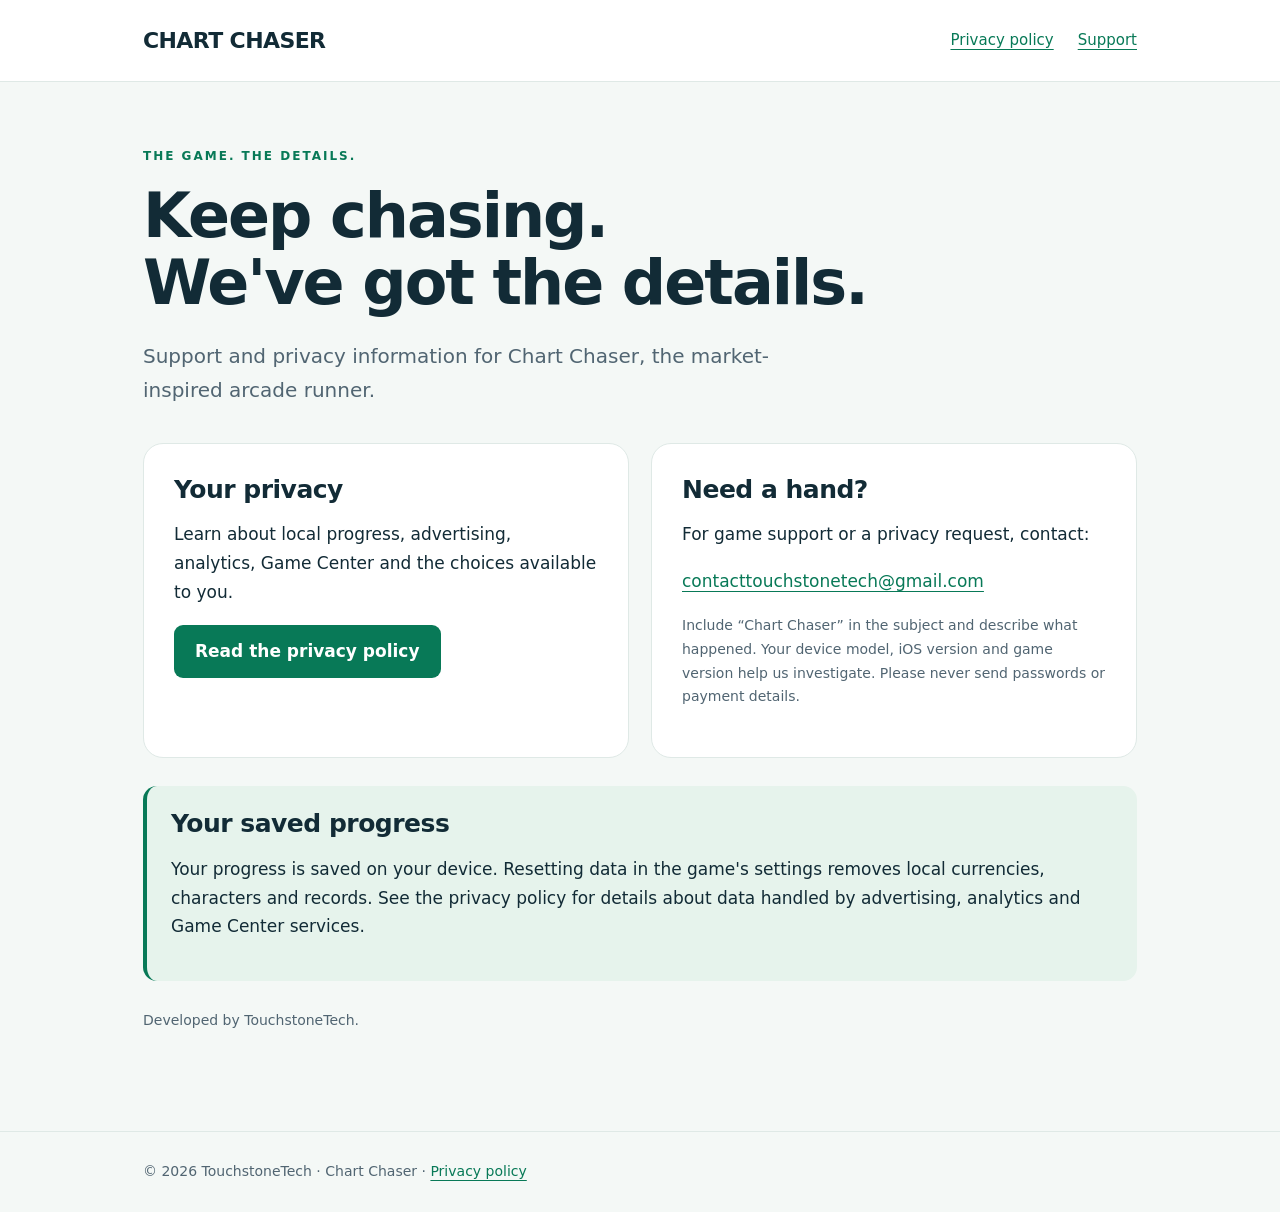
==== index.html @ fa3b369b "Publish Chart Chaser privacy and support website" ====
<!doctype html><html lang="en"><head><meta charset="utf-8"><meta name="viewport" content="width=device-width,initial-scale=1"><title>Chart Chaser · Support &amp; Privacy</title><meta name="description" content="Official support and privacy information for Chart Chaser."><link rel="stylesheet" href="styles.css"></head><body><a class="skip" href="#main">Skip to content</a><header><div class="wrap"><nav aria-label="Main navigation"><a class="brand" href="index.html">CHART CHASER</a><div class="links"><a href="privacy.html">Privacy policy</a><a href="#support">Support</a></div></nav></div></header><main id="main"><div class="wrap"><div class="eyebrow">The game. The details.</div><h1>Keep chasing.<br>We've got the details.</h1><p class="lead">Support and privacy information for Chart Chaser, the market-inspired arcade runner.</p><div class="cards"><section class="card"><h2>Your privacy</h2><p>Learn about local progress, advertising, analytics, Game Center and the choices available to you.</p><a class="button" href="privacy.html">Read the privacy policy</a></section><section class="card" id="support"><h2>Need a hand?</h2><p>For game support or a privacy request, contact:</p><p><a href="mailto:contacttouchstonetech@gmail.com">contacttouchstonetech@gmail.com</a></p><p class="meta">Include “Chart Chaser” in the subject and describe what happened. Your device model, iOS version and game version help us investigate. Please never send passwords or payment details.</p></section></div><section class="note"><h2 style="margin-top:0">Your saved progress</h2><p>Your progress is saved on your device. Resetting data in the game's settings removes local currencies, characters and records. See the privacy policy for details about data handled by advertising, analytics and Game Center services.</p></section><p class="meta">Developed by TouchstoneTech.</p></div></main><footer><div class="wrap">© 2026 TouchstoneTech · Chart Chaser · <a href="privacy.html">Privacy policy</a></div></footer></body></html>
---- styles.css ----
:root{color-scheme:light;--ink:#122b36;--muted:#516572;--green:#087957;--line:#dfe9e6;--paper:#fff;--bg:#f4f8f6}*{box-sizing:border-box}html{scroll-behavior:smooth;scroll-padding-top:2rem}body{margin:0;background:var(--bg);font:17px/1.7 system-ui,-apple-system,BlinkMacSystemFont,"Segoe UI",sans-serif;color:var(--ink)}a{color:var(--green);text-underline-offset:4px}a:hover{text-decoration-thickness:2px}a:focus-visible{outline:3px solid #e6b936;outline-offset:5px}.wrap{max-width:1050px;margin:auto;padding:0 28px}header{background:var(--paper);border-bottom:1px solid var(--line)}nav{display:flex;align-items:center;justify-content:space-between;gap:20px;padding:22px 0}.brand{text-decoration:none;font-weight:800;letter-spacing:-.6px;color:var(--ink);font-size:22px}.links{display:flex;gap:24px;flex-wrap:wrap}.links a{font-size:15px}main{padding:64px 0 80px}.eyebrow{font-size:12px;letter-spacing:2px;font-weight:750;text-transform:uppercase;color:var(--green)}h1{font-size:clamp(36px,6vw,62px);letter-spacing:-2px;line-height:1.08;margin:16px 0 22px}h2{font-size:25px;line-height:1.3;letter-spacing:-.5px;margin:40px 0 14px}h3{font-size:19px;margin:24px 0 8px}p{margin:0 0 18px}.lead{max-width:690px;font-size:20px;color:var(--muted)}.meta{font-size:14px;color:var(--muted)}.layout{display:grid;grid-template-columns:220px minmax(0,1fr);gap:50px;margin-top:42px}.toc{font-size:14px;position:sticky;top:25px;align-self:start}.toc a{display:block;margin:9px 0}.policy{padding:2px 32px 30px;background:var(--paper);border:1px solid var(--line);border-radius:20px}.note{padding:22px 24px;border-radius:14px;background:#e6f3ec;border-left:4px solid var(--green);margin:28px 0}.cards{display:grid;grid-template-columns:1fr 1fr;gap:22px;margin-top:36px}.card{padding:30px;border:1px solid var(--line);border-radius:20px;background:var(--paper)}.card h2{margin-top:0}.button{display:inline-block;background:var(--green);color:white;text-decoration:none;padding:12px 21px;border-radius:9px;font-weight:650}li{margin-bottom:10px}footer{padding:28px 0;border-top:1px solid var(--line);color:var(--muted);font-size:14px}.skip{position:absolute;left:-9999px}.skip:focus{left:15px;top:10px;z-index:10;background:white;padding:12px}table{width:100%;border-collapse:collapse;font-size:15px}th,td{text-align:left;padding:15px 10px;border-bottom:1px solid var(--line);vertical-align:top}th{background:#f4f8f6}code{font-size:.9em}@media(max-width:740px){.layout{grid-template-columns:1fr;gap:20px}.toc{position:static;padding:18px 22px;background:#eaf1ed;border-radius:14px}.toc a{display:inline-block;margin:5px 15px 5px 0}.policy{padding:0 22px 25px}.wrap{padding:0 20px}main{padding-top:38px}.cards{grid-template-columns:1fr}nav{align-items:flex-start;flex-direction:column;gap:8px}.links{gap:20px}h1{letter-spacing:-1px}}@media(prefers-reduced-motion:reduce){html{scroll-behavior:auto}}@media print{header,.toc,.skip,footer{display:none}.layout{display:block}.policy{border:0;padding:0}body{background:white;font-size:11pt}main{padding:0}h1{font-size:26pt}h2{break-after:avoid}a{color:inherit}}

a { overflow-wrap: anywhere; }
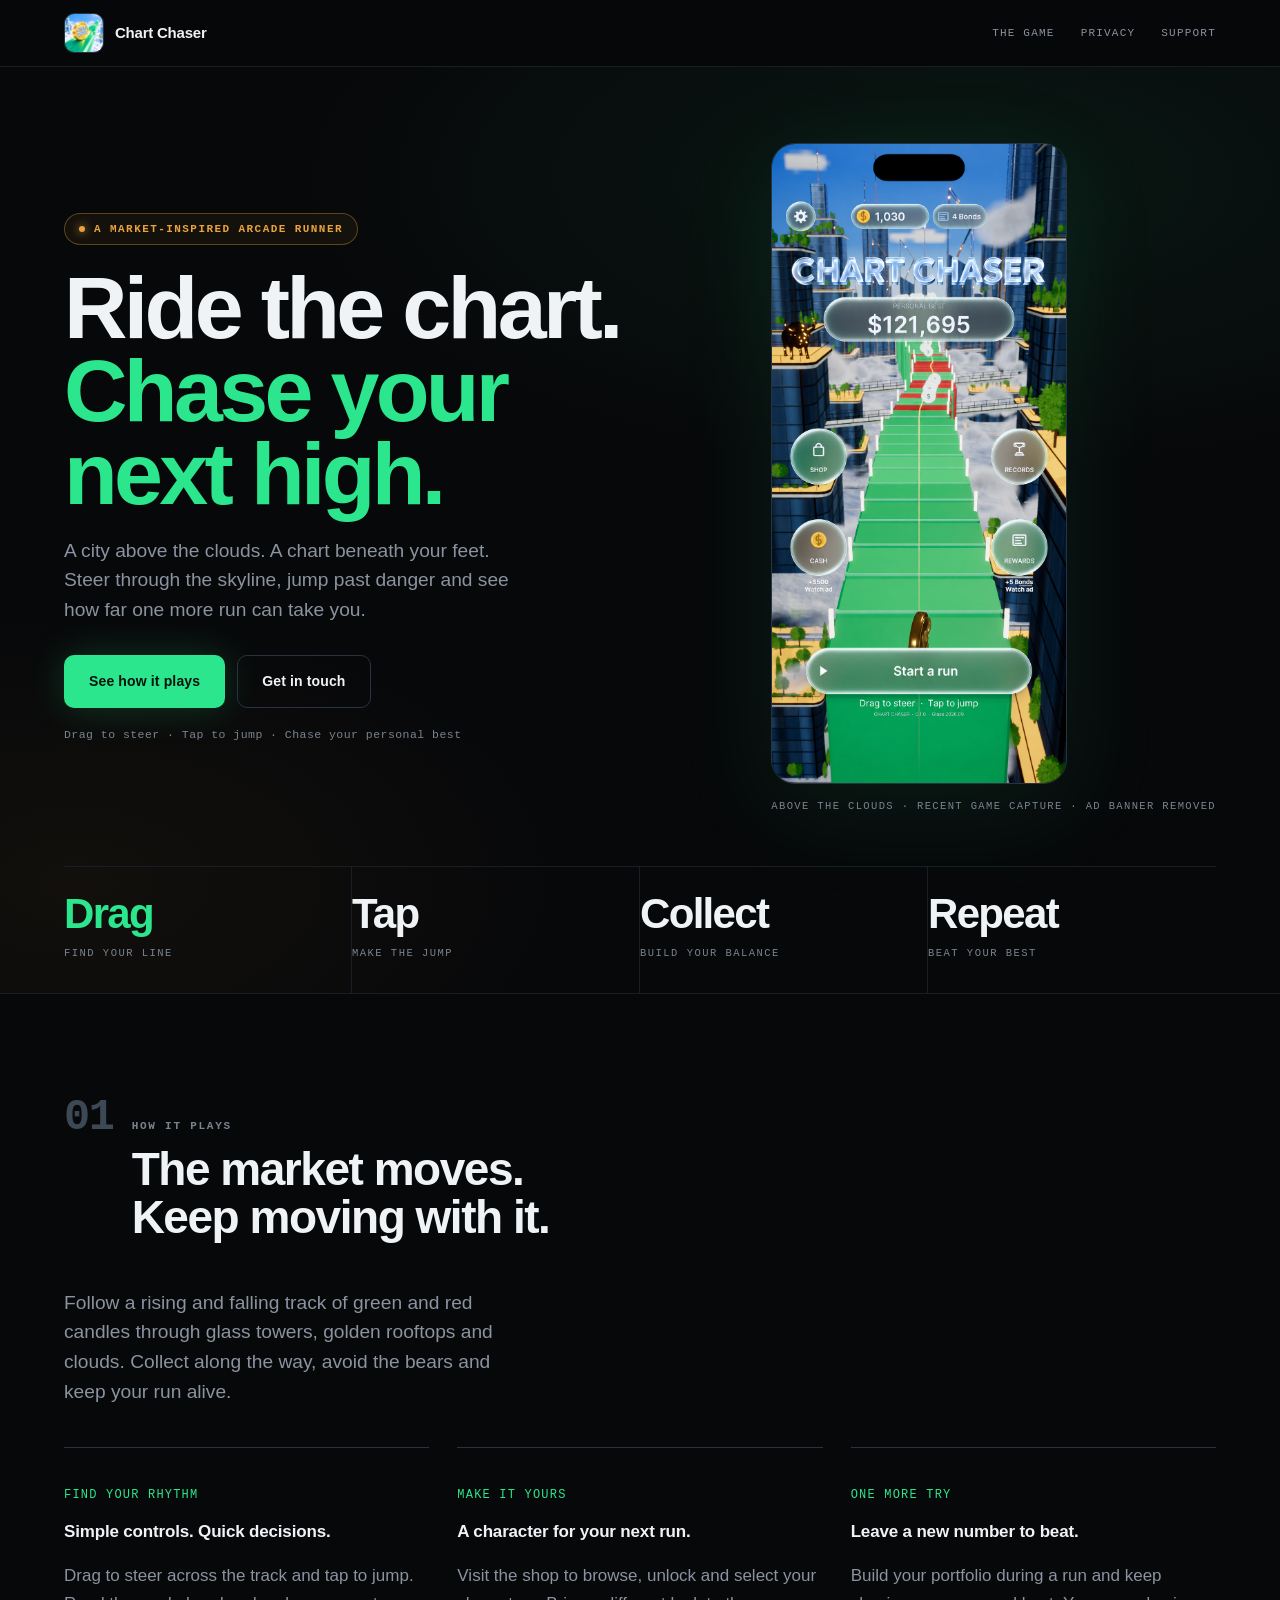
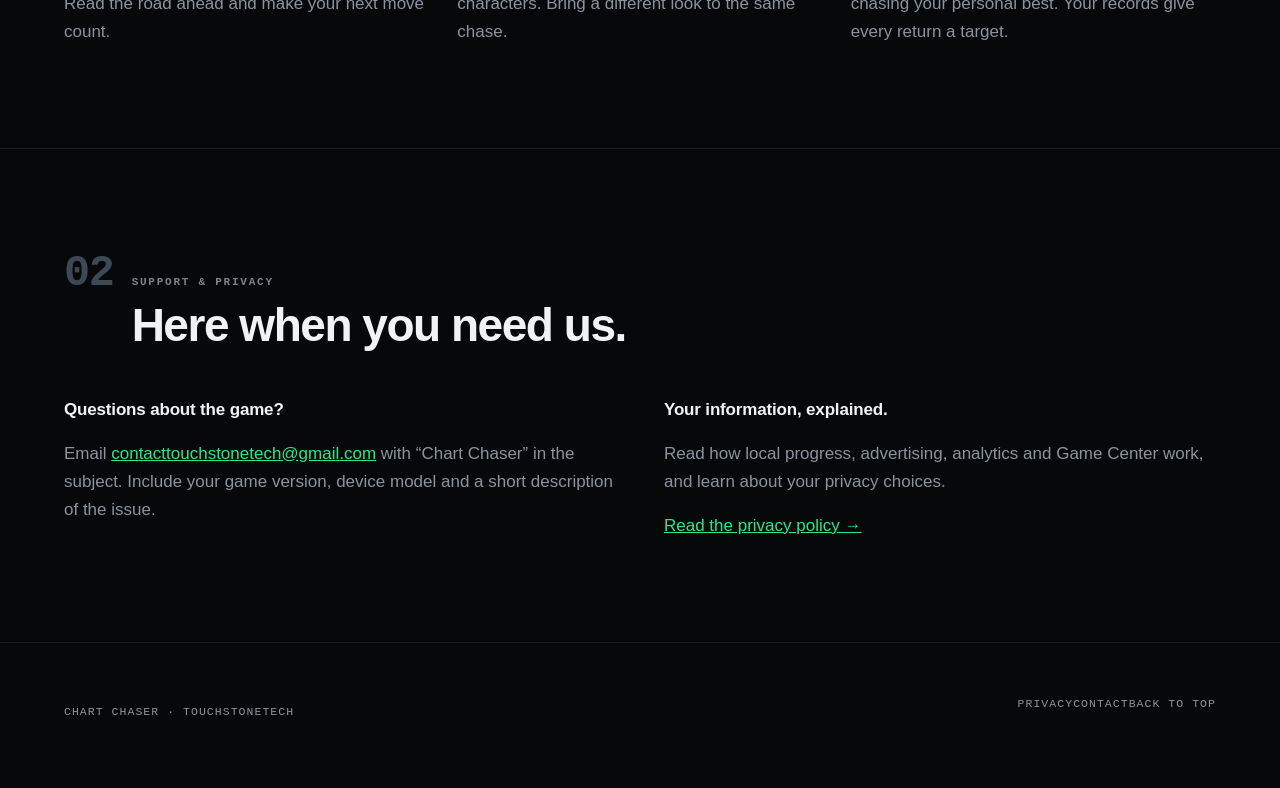
==== commit 70780cdd: "Expand game homepage with dark design and cleaned game screenshot" ====
--- a/index.html
+++ b/index.html
@@ -1 +1,7 @@
-<!doctype html><html lang="en"><head><meta charset="utf-8"><meta name="viewport" content="width=device-width,initial-scale=1"><title>Chart Chaser · Support &amp; Privacy</title><meta name="description" content="Official support and privacy information for Chart Chaser."><link rel="stylesheet" href="styles.css"></head><body><a class="skip" href="#main">Skip to content</a><header><div class="wrap"><nav aria-label="Main navigation"><a class="brand" href="index.html">CHART CHASER</a><div class="links"><a href="privacy.html">Privacy policy</a><a href="#support">Support</a></div></nav></div></header><main id="main"><div class="wrap"><div class="eyebrow">The game. The details.</div><h1>Keep chasing.<br>We've got the details.</h1><p class="lead">Support and privacy information for Chart Chaser, the market-inspired arcade runner.</p><div class="cards"><section class="card"><h2>Your privacy</h2><p>Learn about local progress, advertising, analytics, Game Center and the choices available to you.</p><a class="button" href="privacy.html">Read the privacy policy</a></section><section class="card" id="support"><h2>Need a hand?</h2><p>For game support or a privacy request, contact:</p><p><a href="mailto:contacttouchstonetech@gmail.com">contacttouchstonetech@gmail.com</a></p><p class="meta">Include “Chart Chaser” in the subject and describe what happened. Your device model, iOS version and game version help us investigate. Please never send passwords or payment details.</p></section></div><section class="note"><h2 style="margin-top:0">Your saved progress</h2><p>Your progress is saved on your device. Resetting data in the game's settings removes local currencies, characters and records. See the privacy policy for details about data handled by advertising, analytics and Game Center services.</p></section><p class="meta">Developed by TouchstoneTech.</p></div></main><footer><div class="wrap">© 2026 TouchstoneTech · Chart Chaser · <a href="privacy.html">Privacy policy</a></div></footer></body></html>
+<!doctype html>
+<html lang="en"><head><meta charset="utf-8"><meta name="viewport" content="width=device-width,initial-scale=1"><title>Chart Chaser · Chase your next high</title><meta name="description" content="An arcade runner above the clouds. Drag to steer, tap to jump, dodge bears and chase your personal best in Chart Chaser."><meta property="og:title" content="Chart Chaser"><meta property="og:description" content="Ride the chart. Chase your next high."><meta property="og:image" content="https://touchstonetech.github.io/ChartChaser/app-icon.png"><link rel="icon" href="app-icon.png"><link rel="apple-touch-icon" href="app-icon.png"><link rel="stylesheet" href="home.css"></head><body>
+<a class="skip" href="#play">Skip to content</a><header class="masthead"><div class="wrap"><a class="brand" href="#top"><img src="app-icon.png" width="40" height="40" alt=""><b>Chart Chaser</b></a><nav aria-label="Main navigation"><a href="#play">The game</a><a href="privacy.html">Privacy</a><a href="#support">Support</a></nav></div></header>
+<main><section class="hero" id="top"><div class="wrap"><div class="hero-grid"><div><span class="status"><i></i>A market-inspired arcade runner</span><h1>Ride the chart.<br><em>Chase your<br>next high.</em></h1><p class="lede">A city above the clouds. A chart beneath your feet. Steer through the skyline, jump past danger and see how far one more run can take you.</p><div class="cta"><a class="btn btn-primary" href="#play">See how it plays</a><a class="btn btn-ghost" href="#support">Get in touch</a></div><p class="note">Drag to steer · Tap to jump · Chase your personal best</p></div><figure><div class="phone"><img src="game-screen.png" width="851" height="1850" fetchpriority="high" alt="Recent Chart Chaser home screen showing its silver title, green chart track, city skyline, character shop and personal best."></div><figcaption>Above the clouds · Recent game capture · Ad banner removed</figcaption></figure></div><div class="figures"><div class="fig"><b class="g">Drag</b><span>Find your line</span></div><div class="fig"><b>Tap</b><span>Make the jump</span></div><div class="fig"><b>Collect</b><span>Build your balance</span></div><div class="fig"><b>Repeat</b><span>Beat your best</span></div></div></section>
+<section class="section" id="play"><div class="wrap"><div class="head"><span class="chapter">01</span><div class="head-text"><span class="eyebrow">How it plays</span><h2>The market moves.<br>Keep moving with it.</h2></div></div><p class="lede">Follow a rising and falling track of green and red candles through glass towers, golden rooftops and clouds. Collect along the way, avoid the bears and keep your run alive.</p><div class="feature-grid" style="margin-top:40px"><article><p class="label">FIND YOUR RHYTHM</p><h3>Simple controls. Quick decisions.</h3><p>Drag to steer across the track and tap to jump. Read the road ahead and make your next move count.</p></article><article><p class="label">MAKE IT YOURS</p><h3>A character for your next run.</h3><p>Visit the shop to browse, unlock and select your characters. Bring a different look to the same chase.</p></article><article><p class="label">ONE MORE TRY</p><h3>Leave a new number to beat.</h3><p>Build your portfolio during a run and keep chasing your personal best. Your records give every return a target.</p></article></div></div></section>
+<section class="section" id="support"><div class="wrap"><div class="head"><span class="chapter">02</span><div class="head-text"><span class="eyebrow">Support &amp; privacy</span><h2>Here when you need us.</h2></div></div><div class="support-grid"><div><h3>Questions about the game?</h3><p>Email <a href="mailto:contacttouchstonetech@gmail.com">contacttouchstonetech@gmail.com</a> with “Chart Chaser” in the subject. Include your game version, device model and a short description of the issue.</p></div><div><h3>Your information, explained.</h3><p>Read how local progress, advertising, analytics and Game Center work, and learn about your privacy choices.</p><p><a href="privacy.html">Read the privacy policy →</a></p></div></div></div></section></main>
+<footer><div class="wrap"><p>CHART CHASER · TOUCHSTONETECH</p><nav aria-label="Footer"><a href="privacy.html">Privacy</a><a href="mailto:contacttouchstonetech@gmail.com">Contact</a><a href="#top">Back to top</a></nav></div></footer></body></html>
--- a/home.css
+++ b/home.css
@@ -0,0 +1,671 @@
+
+/* ==================================================================
+   Bull Run — a trading terminal at night.
+   Near-black ground, one green that pays, one red that costs, and
+   sodium light off the 1987 street. Dark by decision: every colour
+   is painted explicitly, so there is no light-mode half-state.
+   ================================================================== */
+
+:root {
+  --ink:       #07080A;
+  --ink-2:     #0B0E12;
+  --ink-3:     #10141A;
+  --line:      #191E26;
+  --line-2:    #29323E;
+
+  --green:     #2BE68C;
+  --green-dim: #0E7A4A;
+  --green-lbl: #28C077;
+  --green-ink: #04140C;
+  --gold:      #E8A33C;
+  --red:       #FF4E5B;
+
+  --text:      #F0F3F6;
+  --mute:      #8A939F;
+  --faint:     #79838F;
+
+  --display: "Archivo", "Helvetica Neue", Arial, sans-serif;
+  --mono: "IBM Plex Mono", ui-monospace, SFMono-Regular, Menlo, monospace;
+
+  --maxw: 1200px;
+  --pad: 24px;
+  color-scheme: dark;
+}
+
+* { box-sizing: border-box; }
+
+html { scroll-behavior: smooth; }
+
+body {
+  margin: 0;
+  background: var(--ink);
+  color: var(--text);
+  font-family: var(--display);
+  font-size: 17px;
+  line-height: 1.65;
+  -webkit-font-smoothing: antialiased;
+  -moz-osx-font-smoothing: grayscale;
+  overflow-x: hidden;
+}
+
+img { display: block; max-width: 100%; height: auto; }
+a { color: inherit; }
+strong { color: var(--text); font-weight: 700; }
+
+:focus-visible {
+  outline: 2px solid var(--green);
+  outline-offset: 3px;
+  border-radius: 3px;
+}
+
+.wrap {
+  width: 100%;
+  max-width: var(--maxw);
+  margin: 0 auto;
+  padding: 0 var(--pad);
+}
+
+.skip {
+  position: absolute;
+  left: -9999px;
+  top: 0;
+  background: var(--green);
+  color: var(--green-ink);
+  padding: 12px 18px;
+  font-weight: 800;
+  z-index: 100;
+}
+.skip:focus { left: 12px; top: 12px; }
+
+/* --- shared type ------------------------------------------------- */
+
+.eyebrow {
+  font-family: var(--mono);
+  font-size: 11px;
+  font-weight: 600;
+  letter-spacing: 0.16em;
+  text-transform: uppercase;
+  color: var(--faint);
+  margin: 0;
+}
+
+h2 {
+  font-size: clamp(29px, 3.6vw, 46px);
+  font-weight: 900;
+  line-height: 1.04;
+  letter-spacing: -0.032em;
+  text-wrap: balance;
+  margin: 14px 0 0;
+}
+
+h3 {
+  font-size: 17px;
+  font-weight: 800;
+  letter-spacing: -0.01em;
+  margin: 0 0 8px;
+}
+
+p { margin: 16px 0 0; color: var(--mute); }
+p.tight { margin-top: 10px; }
+
+/* --- masthead ---------------------------------------------------- */
+
+.masthead {
+  position: sticky;
+  top: 0;
+  z-index: 50;
+  background: rgba(7, 8, 10, 0.82);
+  backdrop-filter: blur(14px);
+  -webkit-backdrop-filter: blur(14px);
+  border-bottom: 1px solid var(--line);
+}
+
+.masthead .wrap {
+  display: flex;
+  align-items: center;
+  justify-content: space-between;
+  gap: 20px;
+  height: 66px;
+}
+
+.brand {
+  display: flex;
+  align-items: center;
+  gap: 11px;
+  text-decoration: none;
+  flex: none;
+}
+
+.brand img {
+  width: 30px;
+  height: 30px;
+  border-radius: 8px;
+  border: 1px solid var(--line-2);
+}
+
+.brand b {
+  font-weight: 800;
+  font-size: 15px;
+  letter-spacing: -0.015em;
+  white-space: nowrap;
+}
+
+.masthead nav {
+  display: flex;
+  gap: 26px;
+  font-family: var(--mono);
+  font-size: 11px;
+  font-weight: 500;
+  letter-spacing: 0.11em;
+  text-transform: uppercase;
+}
+
+.masthead nav a {
+  color: var(--mute);
+  text-decoration: none;
+  transition: color .15s ease;
+  white-space: nowrap;
+}
+.masthead nav a:hover { color: var(--green); }
+
+/* --- hero -------------------------------------------------------- */
+
+.hero {
+  border-bottom: 1px solid var(--line);
+  background:
+    radial-gradient(1100px 480px at 76% 12%, rgba(43, 230, 140, .07), transparent 62%),
+    radial-gradient(760px 420px at 6% 88%, rgba(232, 163, 60, .05), transparent 66%);
+}
+
+.hero-grid {
+  display: grid;
+  grid-template-columns: minmax(0, 1fr) auto;
+  gap: clamp(32px, 5vw, 76px);
+  align-items: center;
+  padding: clamp(44px, 6vw, 76px) 0 clamp(34px, 4vw, 52px);
+}
+
+.status {
+  display: inline-flex;
+  align-items: center;
+  gap: 9px;
+  font-family: var(--mono);
+  font-size: 11px;
+  font-weight: 600;
+  letter-spacing: 0.13em;
+  text-transform: uppercase;
+  color: var(--gold);
+  border: 1px solid rgba(232, 163, 60, .34);
+  background: rgba(232, 163, 60, .06);
+  border-radius: 999px;
+  padding: 6px 14px;
+}
+
+.status i {
+  width: 6px;
+  height: 6px;
+  border-radius: 50%;
+  background: var(--gold);
+  box-shadow: 0 0 10px var(--gold);
+  flex: none;
+}
+
+h1 {
+  font-size: clamp(42px, 6.4vw, 84px);
+  font-weight: 900;
+  line-height: 0.94;
+  letter-spacing: -0.042em;
+  text-wrap: balance;
+  margin: 22px 0 0;
+}
+
+h1 em {
+  font-style: normal;
+  color: var(--green);
+}
+
+.lede {
+  font-size: clamp(17px, 1.5vw, 20px);
+  line-height: 1.55;
+  color: var(--mute);
+  max-width: 44ch;
+  margin: 20px 0 0;
+}
+
+.cta {
+  display: flex;
+  flex-wrap: wrap;
+  gap: 12px;
+  margin-top: 30px;
+}
+
+.btn {
+  display: inline-flex;
+  align-items: center;
+  gap: 9px;
+  font-family: var(--display);
+  font-size: 14px;
+  font-weight: 800;
+  letter-spacing: 0.01em;
+  text-decoration: none;
+  padding: 14px 24px;
+  border-radius: 10px;
+  border: 1px solid transparent;
+  transition: transform .12s ease, background .15s ease, border-color .15s ease;
+}
+
+.btn-primary {
+  background: var(--green);
+  color: var(--green-ink);
+  box-shadow: 0 0 38px rgba(43, 230, 140, .2);
+}
+.btn-primary:hover { transform: translateY(-1px); background: #46F19E; }
+
+.btn-ghost {
+  border-color: var(--line-2);
+  color: var(--text);
+}
+.btn-ghost:hover { border-color: var(--mute); background: var(--ink-3); }
+
+.note {
+  font-family: var(--mono);
+  font-size: 11.5px;
+  letter-spacing: 0.04em;
+  color: var(--faint);
+  margin-top: 18px;
+}
+
+/* the phone: never rendered above its native 294px, so it stays sharp */
+.hero figure { margin: 0; flex: none; }
+
+.phone {
+  border: 1px solid var(--line-2);
+  border-radius: 24px;
+  overflow: hidden;
+  background: #000;
+  box-shadow: 0 30px 70px rgba(0, 0, 0, .66), 0 0 0 6px rgba(255,255,255,.015);
+  width: fit-content;
+}
+
+.phone img {
+  width: auto;
+  height: clamp(360px, 54vh, 540px);
+  max-width: 294px;
+  object-fit: contain;
+}
+
+figcaption {
+  font-family: var(--mono);
+  font-size: 10.5px;
+  font-weight: 500;
+  letter-spacing: 0.13em;
+  text-transform: uppercase;
+  color: var(--faint);
+  text-align: center;
+  margin-top: 14px;
+}
+
+/* --- the numbers band -------------------------------------------- */
+
+.figures {
+  display: grid;
+  grid-template-columns: repeat(4, 1fr);
+  border-top: 1px solid var(--line);
+}
+
+.fig {
+  padding: 26px 0 30px;
+  border-right: 1px solid var(--line);
+  padding-right: 20px;
+}
+.fig:last-child { border-right: 0; }
+
+.fig b {
+  display: block;
+  font-size: clamp(30px, 3.4vw, 42px);
+  font-weight: 900;
+  line-height: 1;
+  letter-spacing: -0.04em;
+}
+.fig .g { color: var(--green); }
+
+.fig span {
+  display: block;
+  font-family: var(--mono);
+  font-size: 10.5px;
+  font-weight: 500;
+  letter-spacing: 0.14em;
+  text-transform: uppercase;
+  color: var(--faint);
+  margin-top: 10px;
+}
+
+/* --- ticker tape -------------------------------------------------- */
+
+.tape {
+  border-bottom: 1px solid var(--line);
+  background: var(--ink-2);
+  overflow: hidden;
+  padding: 13px 0;
+}
+
+.tape-track {
+  display: flex;
+  gap: 44px;
+  width: max-content;
+  animation: slide 46s linear infinite;
+  font-family: var(--mono);
+  font-size: 11.5px;
+  font-weight: 500;
+  letter-spacing: 0.13em;
+  text-transform: uppercase;
+  color: var(--faint);
+  white-space: nowrap;
+}
+
+.tape-track b { color: var(--green); font-weight: 700; }
+.tape-track u { color: var(--gold); text-decoration: none; }
+.tape-track s { color: var(--red); text-decoration: none; }
+
+@keyframes slide {
+  from { transform: translateX(0); }
+  to   { transform: translateX(-50%); }
+}
+
+/* --- sections ----------------------------------------------------- */
+
+.section {
+  padding: clamp(60px, 8vw, 104px) 0;
+  border-bottom: 1px solid var(--line);
+}
+
+.head {
+  display: flex;
+  align-items: baseline;
+  gap: 18px;
+  margin-bottom: clamp(30px, 4vw, 46px);
+}
+
+.chapter {
+  font-family: var(--mono);
+  font-size: clamp(30px, 3.4vw, 44px);
+  font-weight: 700;
+  line-height: 1;
+  color: #3D4855;
+  letter-spacing: -0.03em;
+  flex: none;
+}
+
+.head-text { min-width: 0; }
+.head-text h2 { margin-top: 8px; }
+
+.prose { max-width: 62ch; }
+
+/* --- beats -------------------------------------------------------- */
+
+.beats {
+  display: grid;
+  grid-template-columns: repeat(3, 1fr);
+  gap: 18px;
+  margin-top: 42px;
+}
+
+.beat {
+  border: 1px solid var(--line);
+  border-radius: 14px;
+  background: linear-gradient(180deg, var(--ink-3), var(--ink-2));
+  padding: 24px 22px 26px;
+}
+
+.beat p { font-size: 15.5px; margin-top: 0; }
+
+.beat .k {
+  font-family: var(--mono);
+  font-size: 10.5px;
+  font-weight: 600;
+  letter-spacing: 0.14em;
+  text-transform: uppercase;
+  color: var(--green-lbl);
+  display: block;
+  margin-bottom: 12px;
+}
+
+/* --- floors ------------------------------------------------------- */
+
+.floors {
+  display: grid;
+  grid-template-columns: repeat(2, 1fr);
+  gap: 16px;
+  margin-top: 8px;
+}
+
+.floor {
+  position: relative;
+  border: 1px solid var(--line);
+  border-radius: 14px;
+  background: var(--ink-2);
+  padding: 24px 24px 26px 28px;
+  overflow: hidden;
+}
+
+.floor::before {
+  content: "";
+  position: absolute;
+  left: 0; top: 0; bottom: 0;
+  width: 3px;
+  background: var(--c, var(--line-2));
+}
+
+.floor-top {
+  display: flex;
+  align-items: flex-start;
+  justify-content: space-between;
+  gap: 16px;
+}
+
+.floor h3 {
+  font-family: var(--mono);
+  font-size: 14px;
+  font-weight: 700;
+  letter-spacing: 0.1em;
+  margin: 0;
+}
+
+.pays {
+  font-family: var(--mono);
+  font-size: 19px;
+  font-weight: 700;
+  letter-spacing: -0.02em;
+  color: var(--c, var(--text));
+  flex: none;
+}
+
+.tag {
+  display: inline-block;
+  font-family: var(--mono);
+  font-size: 9.5px;
+  font-weight: 600;
+  letter-spacing: 0.13em;
+  text-transform: uppercase;
+  border: 1px solid var(--line-2);
+  border-radius: 999px;
+  padding: 3px 9px;
+  color: var(--faint);
+  margin-top: 11px;
+}
+
+.floor p { font-size: 15.5px; margin-top: 14px; }
+
+/* --- split (text + phone) ------------------------------------------ */
+
+.split {
+  display: grid;
+  grid-template-columns: minmax(0, 1fr) auto;
+  gap: clamp(32px, 5vw, 68px);
+  align-items: center;
+}
+
+.split.flip { grid-template-columns: auto minmax(0, 1fr); }
+.split.flip > figure { order: -1; }
+
+.split .phone img { height: clamp(340px, 46vh, 470px); }
+
+/* --- rarity ladder -------------------------------------------------- */
+
+.ladder {
+  list-style: none;
+  margin: 30px 0 0;
+  padding: 0;
+  display: grid;
+  gap: 9px;
+  max-width: 420px;
+}
+
+.ladder li {
+  display: grid;
+  grid-template-columns: 22px 90px 1fr;
+  align-items: center;
+  gap: 14px;
+  font-family: var(--mono);
+  font-size: 11.5px;
+  letter-spacing: 0.1em;
+  text-transform: uppercase;
+  color: var(--mute);
+}
+
+.ladder b {
+  color: var(--text);
+  font-weight: 700;
+  font-size: 13px;
+  text-align: right;
+}
+
+.ladder .bar {
+  height: 6px;
+  border-radius: 3px;
+  background: var(--line);
+  overflow: hidden;
+}
+
+.ladder .bar i {
+  display: block;
+  height: 100%;
+  background: var(--green-dim);
+  border-radius: 3px;
+}
+
+.ladder li:last-child .bar i { background: var(--gold); }
+
+/* --- rules ---------------------------------------------------------- */
+
+.rules {
+  list-style: none;
+  margin: 28px 0 0;
+  padding: 0;
+  display: grid;
+  gap: 2px;
+}
+
+.rules li {
+  display: grid;
+  grid-template-columns: 30px 1fr;
+  gap: 14px;
+  align-items: start;
+  padding: 16px 0;
+  border-top: 1px solid var(--line);
+  font-size: 16px;
+  color: var(--mute);
+}
+
+.rules li:last-child { border-bottom: 1px solid var(--line); }
+
+.rules em {
+  font-family: var(--mono);
+  font-style: normal;
+  font-size: 11px;
+  font-weight: 600;
+  letter-spacing: 0.1em;
+  color: var(--green-lbl);
+  padding-top: 4px;
+}
+
+.price {
+  display: flex;
+  flex-wrap: wrap;
+  align-items: baseline;
+  gap: 10px 16px;
+  margin-top: 28px;
+  padding-top: 22px;
+  border-top: 1px solid var(--line);
+}
+
+.price b {
+  font-size: 30px;
+  font-weight: 900;
+  letter-spacing: -0.035em;
+}
+
+.price span {
+  font-family: var(--mono);
+  font-size: 11.5px;
+  letter-spacing: 0.09em;
+  text-transform: uppercase;
+  color: var(--faint);
+}
+
+/* --- footer ---------------------------------------------------------- */
+
+footer {
+  padding: 44px 0 60px;
+}
+
+footer .wrap {
+  display: flex;
+  flex-wrap: wrap;
+  align-items: center;
+  justify-content: space-between;
+  gap: 18px;
+  font-family: var(--mono);
+  font-size: 11.5px;
+  letter-spacing: 0.09em;
+  text-transform: uppercase;
+  color: var(--faint);
+}
+
+footer .links { display: flex; gap: 24px; }
+footer a { color: var(--mute); text-decoration: none; }
+footer a:hover { color: var(--green); }
+
+/* --- responsive ------------------------------------------------------- */
+
+@media (max-width: 1000px) {
+  .hero-grid { grid-template-columns: 1fr; gap: 40px; }
+  .hero figure { justify-self: center; }
+  .split, .split.flip { grid-template-columns: 1fr; gap: 40px; }
+  .split.flip > figure { order: 0; }
+  .split figure { justify-self: center; }
+  .beats { grid-template-columns: 1fr; }
+  .floors { grid-template-columns: 1fr; }
+  .masthead nav { display: none; }
+  .figures { grid-template-columns: repeat(2, 1fr); }
+  .fig:nth-child(2) { border-right: 0; }
+  .fig:nth-child(3), .fig:nth-child(4) { border-top: 1px solid var(--line); }
+}
+
+@media (max-width: 560px) {
+  body { font-size: 16px; }
+  .head { flex-direction: column; gap: 4px; }
+  .chapter { font-size: 26px; }
+  .cta { gap: 10px; }
+  .btn { flex: 1 1 auto; justify-content: center; }
+  .phone img { height: clamp(320px, 52vh, 430px); }
+  .ladder li { grid-template-columns: 20px 78px 1fr; gap: 10px; font-size: 10.5px; }
+}
+
+@media (prefers-reduced-motion: reduce) {
+  html { scroll-behavior: auto; }
+  .tape-track { animation: none; }
+  * { transition: none !important; }
+}
+
+.hero h1{font-size:clamp(48px,7vw,88px)}.support-grid{display:grid;grid-template-columns:1fr 1fr;gap:48px}.support-grid a{color:var(--green);overflow-wrap:anywhere}.feature-grid{display:grid;grid-template-columns:repeat(3,1fr);gap:28px}.feature-grid article{border-top:1px solid var(--line-2);padding-top:24px}.feature-grid .label{color:var(--green);font:12px var(--mono);letter-spacing:.1em;margin-bottom:16px}.hero .phone{box-shadow:0 24px 100px #2be68c18}.hero .phone img{height:auto;width:294px}.masthead nav{margin:0}.masthead .brand img{width:40px;height:40px;border-radius:10px}@media(max-width:700px){.support-grid,.feature-grid{grid-template-columns:1fr;gap:30px}.masthead nav{display:flex;gap:16px}.hero h1{font-size:52px}.masthead .brand b{font-size:14px}}
